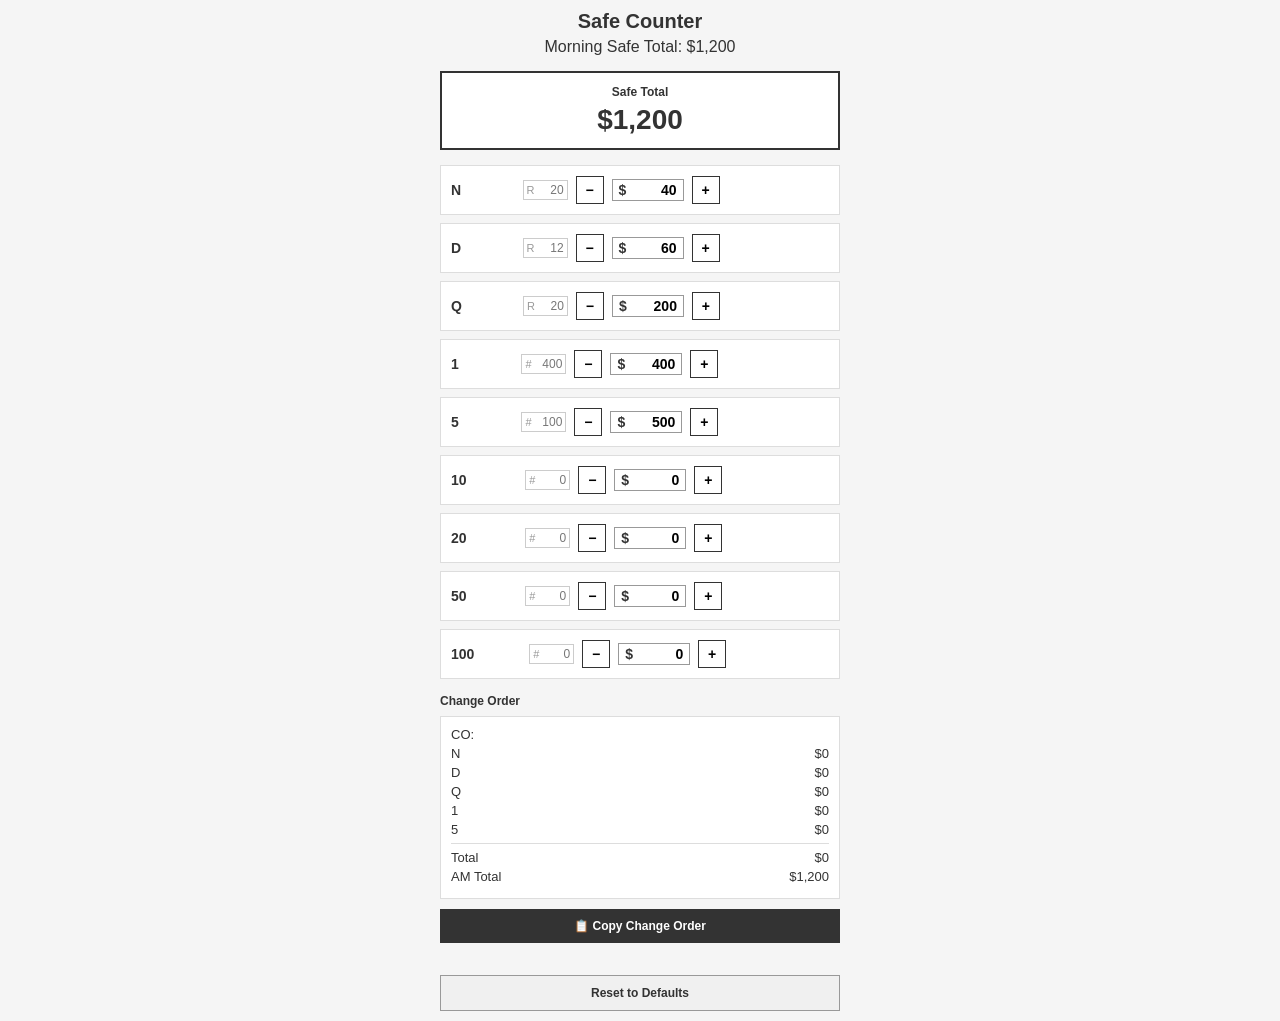
==== index.html @ 61dae785 "commit 3" ====
<!DOCTYPE html>
<html lang="en">
<head>
    <meta charset="UTF-8">
    <meta name="viewport" content="width=device-width, initial-scale=1.0">
    <meta name="description" content="Track and manage your safe's cash denominations">
    <meta name="theme-color" content="#333333">
    <meta name="apple-mobile-web-app-capable" content="yes">
    <meta name="apple-mobile-web-app-status-bar-style" content="black-translucent">
    <meta name="apple-mobile-web-app-title" content="Safe Counter">
    <link rel="manifest" href="./manifest.json">
    <link rel="apple-touch-icon" href="./icon-192.png">
    <title>Safe Counter</title>
    <style>
        * { margin: 0; padding: 0; box-sizing: border-box; }
        body { font-family: Arial, sans-serif; background: #f5f5f5; color: #333; padding: 10px; }
        .container { max-width: 400px; margin: 0 auto; }
        .header { text-align: center; margin-bottom: 15px; }
        .header h1 { font-size: 20px; margin-bottom: 5px; }
        .safe-total-box { background: #fff; border: 2px solid #333; padding: 12px; margin-bottom: 15px; text-align: center; }
        .safe-total-label { font-size: 12px; font-weight: bold; margin-bottom: 5px; }
        .safe-total-amount { font-size: 28px; font-weight: bold; font-variant-numeric: tabular-nums; }
        .denominations { margin-bottom: 15px; }
        .denom-item { background: #fff; border: 1px solid #ddd; padding: 10px; margin-bottom: 8px; display: flex; justify-content: space-between; align-items: center; }
        .denom-label { font-size: 14px; font-weight: bold; cursor: pointer; user-select: none; width: fit-content; }
        .denom-controls { display: flex; align-items: center; gap: 8px; }
        .denom-btn { background: #fff; border: 1px solid #333; width: 28px; height: 28px; font-size: 14px; font-weight: bold; cursor: pointer; display: flex; align-items: center; justify-content: center; flex-shrink: 0; }
        .denom-btn:active { background: #ddd; }
        .denom-input-wrap { display: flex; align-items: center; border: 1px solid #999; background: #fff; padding: 2px 6px; width: 72px; }
        .denom-count-wrap { display: flex; align-items: center; border: 1px solid #ccc; background: #fff; padding: 2px 3px; width: 45px; }
        .denom-dollar { font-size: 14px; font-weight: bold; color: #333; margin-right: 2px; user-select: none; }
        .denom-value { width: 100%; border: none; outline: none; font-size: 14px; font-weight: bold; font-variant-numeric: tabular-nums; text-align: right; background: transparent; -moz-appearance: textfield; }
        .denom-value::-webkit-outer-spin-button, .denom-value::-webkit-inner-spin-button { -webkit-appearance: none; margin: 0; }
        .denom-count { width: 100%; border: none; outline: none; font-size: 12px; font-weight: normal; font-variant-numeric: tabular-nums; text-align: right; background: transparent; -moz-appearance: textfield; color: #777; }
        .denom-count::-webkit-outer-spin-button, .denom-count::-webkit-inner-spin-button { -webkit-appearance: none; margin: 0; }
        .denom-count-label { font-size: 11px; color: #999; margin-right: 1px; user-select: none; }
        .denom-warning { font-size: 11px; color: #aaa; margin-left: 4px; user-select: none; cursor: help; position: relative; }
        .denom-tooltip { display: none; position: absolute; background: #999; color: white; padding: 5px 7px; border-radius: 3px; font-size: 10px; white-space: nowrap; z-index: 1000; bottom: 125%; left: 50%; transform: translateX(-50%); pointer-events: none; }
        .denom-tooltip::after { content: ''; position: absolute; top: 100%; left: 50%; transform: translateX(-50%); border: 4px solid transparent; border-top-color: #999; }
        .denom-warning.show-tooltip .denom-tooltip { display: block; }
        .denom-change { font-size: 14px; font-weight: bold; font-variant-numeric: tabular-nums; min-width: 40px; text-align: right; margin-left: 8px; }
        .change-order-section { margin-top: 15px; }
        .section-title { font-size: 12px; font-weight: bold; margin-bottom: 8px; }
        .change-order-box { background: #fff; border: 1px solid #ddd; padding: 10px; margin-bottom: 10px; font-size: 13px; }
        .co-line { display: flex; justify-content: space-between; margin-bottom: 4px; font-variant-numeric: tabular-nums; }
        .co-divider { height: 1px; background: #ddd; margin: 6px 0; }
        .copy-btn { width: 100%; background: #333; color: #fff; padding: 10px; border: none; font-size: 12px; font-weight: bold; cursor: pointer; margin-bottom: 8px; }
        .copy-btn:active { background: #555; }
        .copy-feedback { text-align: center; font-size: 12px; margin-bottom: 8px; min-height: 16px; opacity: 0; }
        .copy-feedback.show { opacity: 1; }
        .reset-btn { width: 100%; background: #f0f0f0; color: #333; padding: 10px; border: 1px solid #999; font-size: 12px; font-weight: bold; cursor: pointer; }
        .reset-btn:active { background: #ddd; }
        .modal-overlay { position: fixed; top: 0; left: 0; right: 0; bottom: 0; background: rgba(0, 0, 0, 0.5); z-index: 1001; }
        .custom-modal { position: fixed; top: 50%; left: 50%; transform: translate(-50%, -50%); background: #fff; border: 2px solid #333; padding: 20px; border-radius: 4px; z-index: 1002; min-width: 300px; box-shadow: 0 4px 12px rgba(0, 0, 0, 0.3); }
        .modal-title { font-size: 14px; font-weight: bold; margin-bottom: 15px; text-align: center; }
        .modal-input-row { margin-bottom: 15px; }
        .modal-input { width: 100%; padding: 8px; border: 1px solid #999; font-size: 14px; box-sizing: border-box; font-weight: bold; }
        .modal-input:focus { outline: none; border-color: #333; }
        .modal-buttons { display: flex; gap: 8px; justify-content: flex-end; }
        .modal-btn { padding: 8px 16px; border: 1px solid #999; background: #fff; cursor: pointer; font-size: 12px; font-weight: bold; }
        .modal-btn:active { background: #ddd; }
        .modal-btn-ok { background: #333; color: #fff; border-color: #333; }
        .modal-btn-ok:active { background: #555; }
    </style>
</head>
<body>
    <div class="container">
        <div class="header">
            <h1>Safe Counter</h1>
            <p>Morning Safe Total: $1,200</p>
        </div>
        <div class="safe-total-box">
            <div class="safe-total-label">Safe Total</div>
            <div class="safe-total-amount" id="safeTotal">$0</div>
        </div>
        <div class="denominations" id="denominationsGrid"></div>
        <div class="change-order-section">
            <h2 class="section-title">Change Order</h2>
            <div class="change-order-box">
                <div class="co-line"><span class="co-label">CO:</span></div>
                <div class="co-line"><span class="co-label">N</span><span class="co-value" id="coN">$0</span></div>
                <div class="co-line"><span class="co-label">D</span><span class="co-value" id="coD">$0</span></div>
                <div class="co-line"><span class="co-label">Q</span><span class="co-value" id="coQ">$0</span></div>
                <div class="co-line"><span class="co-label">1</span><span class="co-value" id="co1">$0</span></div>
                <div class="co-line"><span class="co-label">5</span><span class="co-value" id="co5">$0</span></div>
                <div class="co-divider"></div>
                <div class="co-line"><span class="co-label">Total</span><span class="co-total" id="coTotal">$0</span></div>
                <div class="co-line"><span class="co-label">AM Total</span><span class="co-amtotal" id="coAMTotal">$1,200</span></div>
            </div>
            <button class="copy-btn" id="copyBtn">📋 Copy Change Order</button>
            <div class="copy-feedback" id="copyFeedback">Copied to clipboard!</div>
            <button class="reset-btn" id="resetBtn">Reset to Defaults</button>
            <button class="reset-btn" id="resetOriginalBtn" style="display: none;">Back to Regular Safe Defaults</button>
        </div>
    </div>
    
    <div id="modalOverlay" class="modal-overlay" style="display: none;"></div>
    <div id="customModal" class="custom-modal" style="display: none;">
        <div class="modal-content">
            <div class="modal-title" id="modalTitle">Change Default</div>
            <div class="modal-input-row">
                <input type="number" id="modalInput" class="modal-input" min="0" placeholder="Enter amount">
            </div>
            <div class="modal-buttons">
                <button id="modalCancelBtn" class="modal-btn modal-btn-cancel">Cancel</button>
                <button id="modalOkBtn" class="modal-btn modal-btn-ok">OK</button>
            </div>
        </div>
    </div>

    <script>
        const ORIGINAL_DEFAULTS = {
            'N': { value: 40, increment: 2 },
            'D': { value: 60, increment: 5 },
            'Q': { value: 200, increment: 10 },
            '1': { value: 400, increment: 1 },
            '5': { value: 500, increment: 5 },
            '10': { value: 0, increment: 10 },
            '20': { value: 0, increment: 20 },
            '50': { value: 0, increment: 50 },
            '100': { value: 0, increment: 100 }
        };
        let DEFAULTS = JSON.parse(JSON.stringify(ORIGINAL_DEFAULTS));
        const DENOMINATION_VALUES = {
            'N': 2,      // $2 per nickel roll
            'D': 5,      // $5 per dime roll
            'Q': 10,     // $10 per quarter roll
            '1': 1,      // $1 per bill
            '5': 5,      // $5 per bill
            '10': 10,    // $10 per bill
            '20': 20,    // $20 per bill
            '50': 50,    // $50 per bill
            '100': 100   // $100 per bill
        };
        const DENOMINATION_ORDER = ['N', 'D', 'Q', '1', '5', '10', '20', '50', '100'];
        const CHANGE_ORDER_TYPES = ['N', 'D', 'Q', '1', '5'];
        const MORNING_TOTAL = 1200;
        const state = {};

        // Load custom defaults if they exist
        const savedDefaults = localStorage.getItem('safeCounterDefaults');
        if (savedDefaults) {
            try {
                const parsed = JSON.parse(savedDefaults);
                for (const key in DEFAULTS) {
                    if (parsed[key] !== undefined) {
                        DEFAULTS[key].value = parsed[key];
                    }
                }
            } catch (e) {}
        }

        const savedState = localStorage.getItem('safeCounterState');
        if (savedState) {
            try {
                const parsed = JSON.parse(savedState);
                for (const key in DEFAULTS) state[key] = parsed[key] !== undefined ? parsed[key] : DEFAULTS[key].value;
            } catch (e) {
                for (const key in DEFAULTS) state[key] = DEFAULTS[key].value;
            }
        } else {
            for (const key in DEFAULTS) state[key] = DEFAULTS[key].value;
        }

        function saveState() { localStorage.setItem('safeCounterState', JSON.stringify(state)); }
        
        function saveDefaults() { 
            const defaultsToSave = {};
            for (const key in DEFAULTS) defaultsToSave[key] = DEFAULTS[key].value;
            localStorage.setItem('safeCounterDefaults', JSON.stringify(defaultsToSave));
            updateResetButtonVisibility();
        }
        
        function updateResetButtonVisibility() {
            let hasChanges = false;
            for (const key in DEFAULTS) {
                if (DEFAULTS[key].value !== ORIGINAL_DEFAULTS[key].value) {
                    hasChanges = true;
                    break;
                }
            }
            document.getElementById('resetOriginalBtn').style.display = hasChanges ? 'block' : 'none';
        }

        function renderDenominations() {
            const grid = document.getElementById('denominationsGrid');
            grid.innerHTML = '';
            for (const key of DENOMINATION_ORDER) {
                const item = document.createElement('div');
                item.className = 'denom-item';

                const label = document.createElement('div');
                label.className = 'denom-label';
                label.textContent = key;
                label.addEventListener('click', () => {
                    const currentValue = DEFAULTS[key].value;
                    showCustomModal(`Enter new default for ${key}:`, currentValue, (newValue) => {
                        if (newValue !== null) {
                            if (!isNaN(newValue) && newValue >= 0) {
                                DEFAULTS[key].value = newValue;
                                saveDefaults();
                                updateAllCalculations();
                            } else {
                                alert('Please enter a valid number.');
                            }
                        }
                    });
                });

                const controls = document.createElement('div');
                controls.className = 'denom-controls';

                const minusBtn = document.createElement('button');
                minusBtn.className = 'denom-btn minus-btn';
                minusBtn.dataset.type = key;
                minusBtn.textContent = '−';

                const inputWrap = document.createElement('div');
                inputWrap.className = 'denom-input-wrap';

                const dollar = document.createElement('span');
                dollar.className = 'denom-dollar';
                dollar.textContent = '$';

                const input = document.createElement('input');
                input.className = 'denom-value';
                input.type = 'number';
                input.min = '0';
                input.dataset.type = key;
                input.value = state[key];

                inputWrap.appendChild(dollar);
                inputWrap.appendChild(input);

                const countWrap = document.createElement('div');
                countWrap.className = 'denom-count-wrap';

                const countLabel = document.createElement('span');
                countLabel.className = 'denom-count-label';
                countLabel.textContent = key.length === 1 && key !== '1' && key !== '5' ? 'R' : '#';

                const countInput = document.createElement('input');
                countInput.className = 'denom-count';
                countInput.type = 'number';
                countInput.min = '0';
                countInput.step = '1';
                countInput.dataset.type = key;
                countInput.value = Math.round(state[key] / DENOMINATION_VALUES[key]);

                countWrap.appendChild(countLabel);
                countWrap.appendChild(countInput);

                const plusBtn = document.createElement('button');
                plusBtn.className = 'denom-btn plus-btn';
                plusBtn.dataset.type = key;
                plusBtn.textContent = '+';

                controls.appendChild(countWrap);
                controls.appendChild(minusBtn);
                controls.appendChild(inputWrap);
                controls.appendChild(plusBtn);
                item.appendChild(label);
                item.appendChild(controls);
                
                const warning = document.createElement('div');
                warning.className = 'denom-warning';
                warning.dataset.type = key;
                warning.textContent = '⚠';
                warning.style.display = 'none';
                
                const tooltip = document.createElement('div');
                tooltip.className = 'denom-tooltip';
                warning.appendChild(tooltip);
                
                item.appendChild(warning);
                
                const change = document.createElement('div');
                change.className = 'denom-change';
                change.dataset.type = key;
                item.appendChild(change);
                
                grid.appendChild(item);
            }
        }

        function attachEventListeners() {
            document.querySelectorAll('.plus-btn').forEach(btn => {
                btn.addEventListener('click', (e) => {
                    const type = e.target.dataset.type;
                    state[type] += DEFAULTS[type].increment;
                    saveState();
                    updateAllCalculations();
                });
            });
            document.querySelectorAll('.minus-btn').forEach(btn => {
                btn.addEventListener('click', (e) => {
                    const type = e.target.dataset.type;
                    state[type] = Math.max(0, state[type] - DEFAULTS[type].increment);
                    saveState();
                    updateAllCalculations();
                });
            });
            document.querySelectorAll('.denom-value').forEach(input => {
                input.addEventListener('focus', () => input.select());
                input.addEventListener('input', (e) => {
                    const type = e.target.dataset.type;
                    const val = parseInt(e.target.value, 10);
                    state[type] = isNaN(val) || val < 0 ? 0 : val;
                    saveState();
                    updateAllCalculations();
                });
                input.addEventListener('keydown', (e) => { if (e.key === 'Enter') e.target.blur(); });
            });
            document.querySelectorAll('.denom-count').forEach(input => {
                input.addEventListener('focus', () => input.select());
                input.addEventListener('input', (e) => {
                    const type = e.target.dataset.type;
                    const count = parseInt(e.target.value, 10);
                    state[type] = (isNaN(count) || count < 0 ? 0 : count) * DENOMINATION_VALUES[type];
                    saveState();
                    updateAllCalculations();
                });
                input.addEventListener('keydown', (e) => { if (e.key === 'Enter') e.target.blur(); });
            });
            document.querySelectorAll('.denom-warning').forEach(warning => {
                warning.addEventListener('click', () => {
                    warning.classList.toggle('show-tooltip');
                });
                warning.addEventListener('mouseenter', () => {
                    warning.classList.add('show-tooltip');
                });
                warning.addEventListener('mouseleave', () => {
                    warning.classList.remove('show-tooltip');
                });
            });
            document.getElementById('copyBtn').addEventListener('click', copyChangeOrder);
            document.getElementById('resetBtn').addEventListener('click', resetToDefaults);
            document.getElementById('resetOriginalBtn').addEventListener('click', resetToOriginalDefaults);
        }

        function updateAllCalculations() {
            updateSafeTotal();
            updateChangeOrder();
            updateDenominationDisplays();
        }

        function updateSafeTotal() {
            const total = Object.values(state).reduce((sum, val) => sum + val, 0);
            document.getElementById('safeTotal').textContent = '$' + total.toLocaleString();
        }

        function updateDenominationDisplays() {
            for (const key in DEFAULTS) {
                const input = document.querySelector('.denom-value[data-type="' + key + '"]');
                const countInput = document.querySelector('.denom-count[data-type="' + key + '"]');
                const warning = document.querySelector('.denom-warning[data-type="' + key + '"]');
                const tooltip = warning ? warning.querySelector('.denom-tooltip') : null;
                const change = document.querySelector('.denom-change[data-type="' + key + '"]');
                
                if (input && document.activeElement !== input) input.value = state[key];
                if (countInput && document.activeElement !== countInput) {
                    const count = Math.round(state[key] / DENOMINATION_VALUES[key]);
                    countInput.value = count;
                }
                if (warning) {
                    const isIllegal = state[key] > 0 && state[key] % DENOMINATION_VALUES[key] !== 0;
                    warning.style.display = isIllegal ? 'block' : 'none';
                    if (isIllegal && tooltip) {
                        tooltip.textContent = 'Amount doesn\'t divide evenly';
                    }
                }
                if (change) {
                    const diff = state[key] - DEFAULTS[key].value;
                    if (diff > 0) {
                        change.textContent = '+$' + diff;
                        change.style.color = '#5cb85c';
                    } else if (diff < 0) {
                        change.textContent = '−$' + Math.abs(diff);
                        change.style.color = '#d9534f';
                    } else {
                        change.textContent = '';
                    }
                }
            }
        }

        function updateChangeOrder() {
            const co = {};
            let coTotal = 0;
            for (const type of CHANGE_ORDER_TYPES) {
                const needed = Math.max(0, DEFAULTS[type].value - state[type]);
                co[type] = needed;
                coTotal += needed;
            }
            document.getElementById('coN').textContent = '$' + co.N;
            document.getElementById('coD').textContent = '$' + co.D;
            document.getElementById('coQ').textContent = '$' + co.Q;
            document.getElementById('co1').textContent = '$' + co['1'];
            document.getElementById('co5').textContent = '$' + co['5'];
            document.getElementById('coTotal').textContent = '$' + coTotal;
            const amTotal = MORNING_TOTAL - coTotal;
            document.getElementById('coAMTotal').textContent = '$' + amTotal.toLocaleString();
        }

        function fallbackCopy(text, callback) {
            const ta = document.createElement('textarea');
            ta.value = text;
            ta.style.position = 'fixed';
            ta.style.opacity = '0';
            document.body.appendChild(ta);
            ta.focus();
            ta.select();
            try { document.execCommand('copy'); callback(); } catch (e) {}
            document.body.removeChild(ta);
        }

        function copyChangeOrder() {
            const co = {};
            let coTotal = 0;
            for (const type of CHANGE_ORDER_TYPES) {
                const needed = Math.max(0, DEFAULTS[type].value - state[type]);
                co[type] = needed;
                coTotal += needed;
            }
            const amTotal = MORNING_TOTAL - coTotal;
            const text = [
                'CO:',
                'N - $' + co.N,
                'D - $' + co.D,
                'Q - $' + co.Q,
                '1 - $' + co['1'],
                '5 - $' + co['5'],
                'Total: $' + coTotal.toLocaleString(),
                'AM Total: $' + amTotal.toLocaleString()
            ].join('\n');

            const showFeedback = () => {
                const feedback = document.getElementById('copyFeedback');
                feedback.classList.add('show');
                setTimeout(() => feedback.classList.remove('show'), 2000);
            };
            if (navigator.clipboard && navigator.clipboard.writeText) {
                navigator.clipboard.writeText(text).then(showFeedback).catch(() => fallbackCopy(text, showFeedback));
            } else {
                fallbackCopy(text, showFeedback);
            }
        }

        function resetToDefaults() {
            for (const key in DEFAULTS) state[key] = DEFAULTS[key].value;
            saveState();
            updateAllCalculations();
        }
        
        function showCustomModal(title, currentValue, callback) {
            document.getElementById('modalTitle').textContent = title;
            const input = document.getElementById('modalInput');
            input.value = currentValue;
            
            document.getElementById('modalOverlay').style.display = 'block';
            document.getElementById('customModal').style.display = 'block';
            
            input.focus();
            input.select();
            
            const handleOk = () => {
                const newValue = parseInt(input.value, 10);
                cleanup();
                callback(newValue);
            };
            
            const handleCancel = () => {
                cleanup();
                callback(null);
            };
            
            const handleKeyDown = (e) => {
                if (e.key === 'Enter') handleOk();
                if (e.key === 'Escape') handleCancel();
            };
            
            const cleanup = () => {
                document.getElementById('modalOverlay').style.display = 'none';
                document.getElementById('customModal').style.display = 'none';
                document.getElementById('modalOkBtn').removeEventListener('click', handleOk);
                document.getElementById('modalCancelBtn').removeEventListener('click', handleCancel);
                input.removeEventListener('keydown', handleKeyDown);
            };
            
            document.getElementById('modalOkBtn').addEventListener('click', handleOk);
            document.getElementById('modalCancelBtn').addEventListener('click', handleCancel);
            input.addEventListener('keydown', handleKeyDown);
        }
        
        function resetToOriginalDefaults() {
            for (const key in DEFAULTS) DEFAULTS[key].value = ORIGINAL_DEFAULTS[key].value;
            saveDefaults();
            for (const key in DEFAULTS) state[key] = DEFAULTS[key].value;
            saveState();
            renderDenominations();
            attachEventListeners();
            updateAllCalculations();
        }

        renderDenominations();
        attachEventListeners();
        updateAllCalculations();
        updateResetButtonVisibility();
        
        document.addEventListener('click', (e) => {
            if (!e.target.closest('.denom-warning')) {
                document.querySelectorAll('.denom-warning.show-tooltip').forEach(warning => {
                    warning.classList.remove('show-tooltip');
                });
            }
        });
        
        // Register service worker for PWA functionality
        if ('serviceWorker' in navigator) {
            navigator.serviceWorker.register('./sw.js').catch(err => {
                console.log('Service Worker registration failed:', err);
            });
        }
    </script>
</body>
</html>
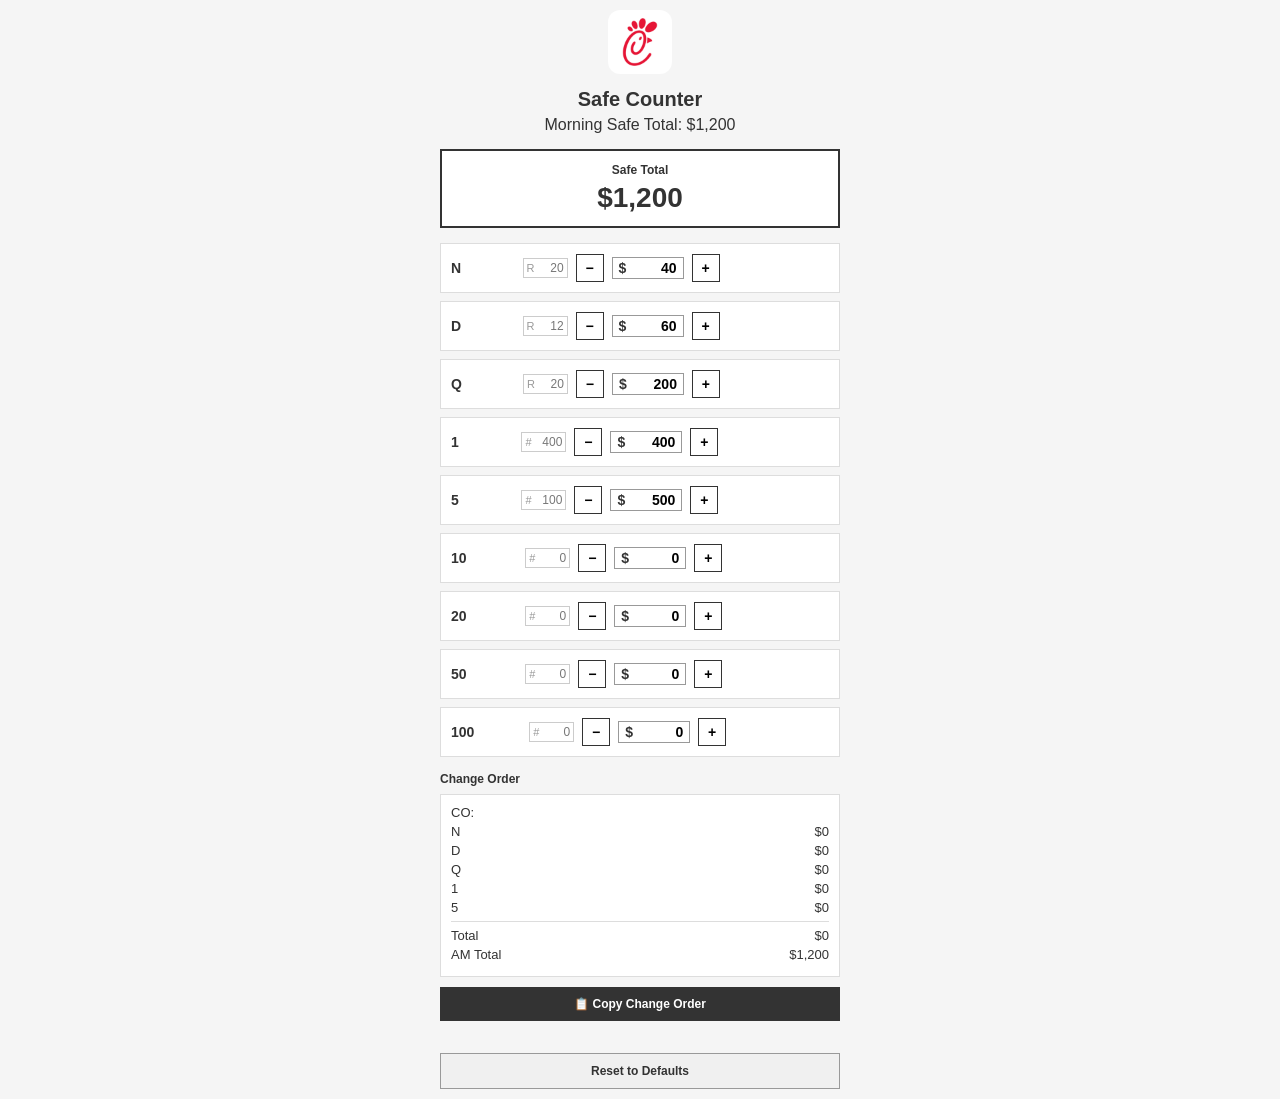
==== commit 48a5b4e3: "commit 4" ====
--- a/index.html
+++ b/index.html
@@ -10,6 +10,8 @@
     <meta name="apple-mobile-web-app-title" content="Safe Counter">
     <link rel="manifest" href="./manifest.json">
     <link rel="apple-touch-icon" href="./icon-192.png">
+    <link rel="icon" type="image/png" href="./icon.png" sizes="512x512">
+    <link rel="icon" type="image/png" href="./icon-192.png" sizes="192x192">
     <title>Safe Counter</title>
     <style>
         * { margin: 0; padding: 0; box-sizing: border-box; }
@@ -17,6 +19,7 @@
         .container { max-width: 400px; margin: 0 auto; }
         .header { text-align: center; margin-bottom: 15px; }
         .header h1 { font-size: 20px; margin-bottom: 5px; }
+        .header-icon { width: 64px; height: 64px; margin-bottom: 10px; border-radius: 12px; }
         .safe-total-box { background: #fff; border: 2px solid #333; padding: 12px; margin-bottom: 15px; text-align: center; }
         .safe-total-label { font-size: 12px; font-weight: bold; margin-bottom: 5px; }
         .safe-total-amount { font-size: 28px; font-weight: bold; font-variant-numeric: tabular-nums; }
@@ -66,6 +69,7 @@
 <body>
     <div class="container">
         <div class="header">
+            <img src="./icon-192.png" alt="Safe Counter" class="header-icon">
             <h1>Safe Counter</h1>
             <p>Morning Safe Total: $1,200</p>
         </div>
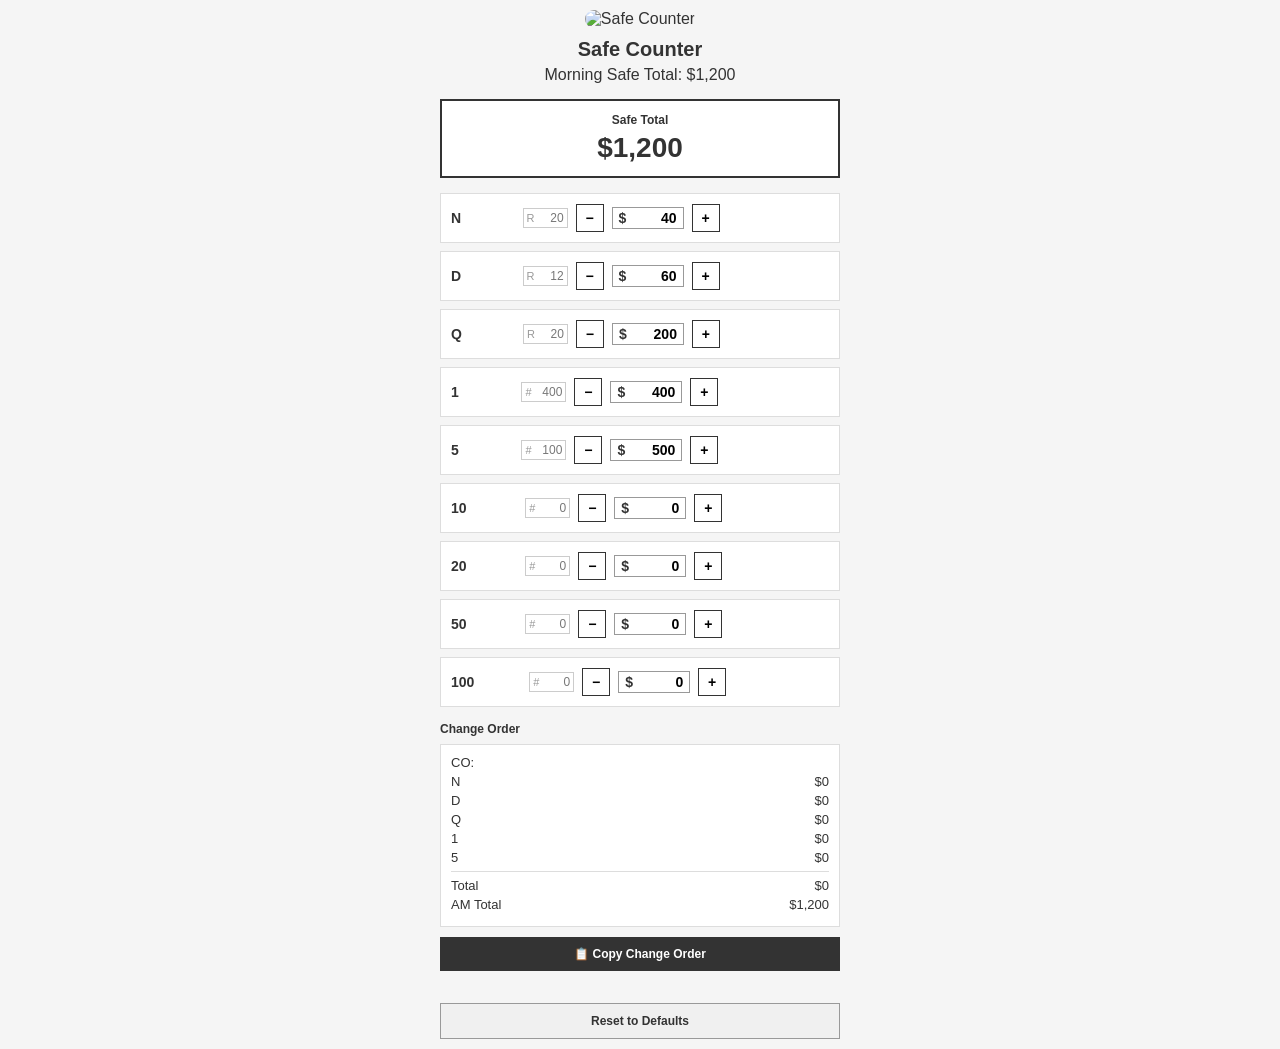
==== commit 0d97e067: "Add functioning PWA" ====
--- a/index.html
+++ b/index.html
@@ -8,10 +8,11 @@
     <meta name="apple-mobile-web-app-capable" content="yes">
     <meta name="apple-mobile-web-app-status-bar-style" content="black-translucent">
     <meta name="apple-mobile-web-app-title" content="Safe Counter">
-    <link rel="manifest" href="./manifest.json">
-    <link rel="apple-touch-icon" href="./icon-192.png">
-    <link rel="icon" type="image/png" href="./icon.png" sizes="512x512">
-    <link rel="icon" type="image/png" href="./icon-192.png" sizes="192x192">
+    <link rel="manifest" href="/safecounter.github.oi/manifest.json">
+    <link rel="apple-touch-icon" href="/safecounter.github.oi/icon-192.png">
+    <link rel="icon" type="image/png" href="/safecounter.github.oi/icon.png" sizes="512x512">
+    <link rel="icon" type="image/png" href="/safecounter.github.oi/icon-192.png" sizes="192x192">
+    <link rel="shortcut icon" href="/safecounter.github.oi/icon-192.png">
     <title>Safe Counter</title>
     <style>
         * { margin: 0; padding: 0; box-sizing: border-box; }
@@ -69,7 +70,7 @@
 <body>
     <div class="container">
         <div class="header">
-            <img src="./icon-192.png" alt="Safe Counter" class="header-icon">
+            <img src="/safecounter.github.oi/icon-192.png" alt="Safe Counter" class="header-icon">
             <h1>Safe Counter</h1>
             <p>Morning Safe Total: $1,200</p>
         </div>
@@ -521,7 +522,7 @@
         
         // Register service worker for PWA functionality
         if ('serviceWorker' in navigator) {
-            navigator.serviceWorker.register('./sw.js').catch(err => {
+            navigator.serviceWorker.register('/safecounter.github.oi/sw.js').catch(err => {
                 console.log('Service Worker registration failed:', err);
             });
         }
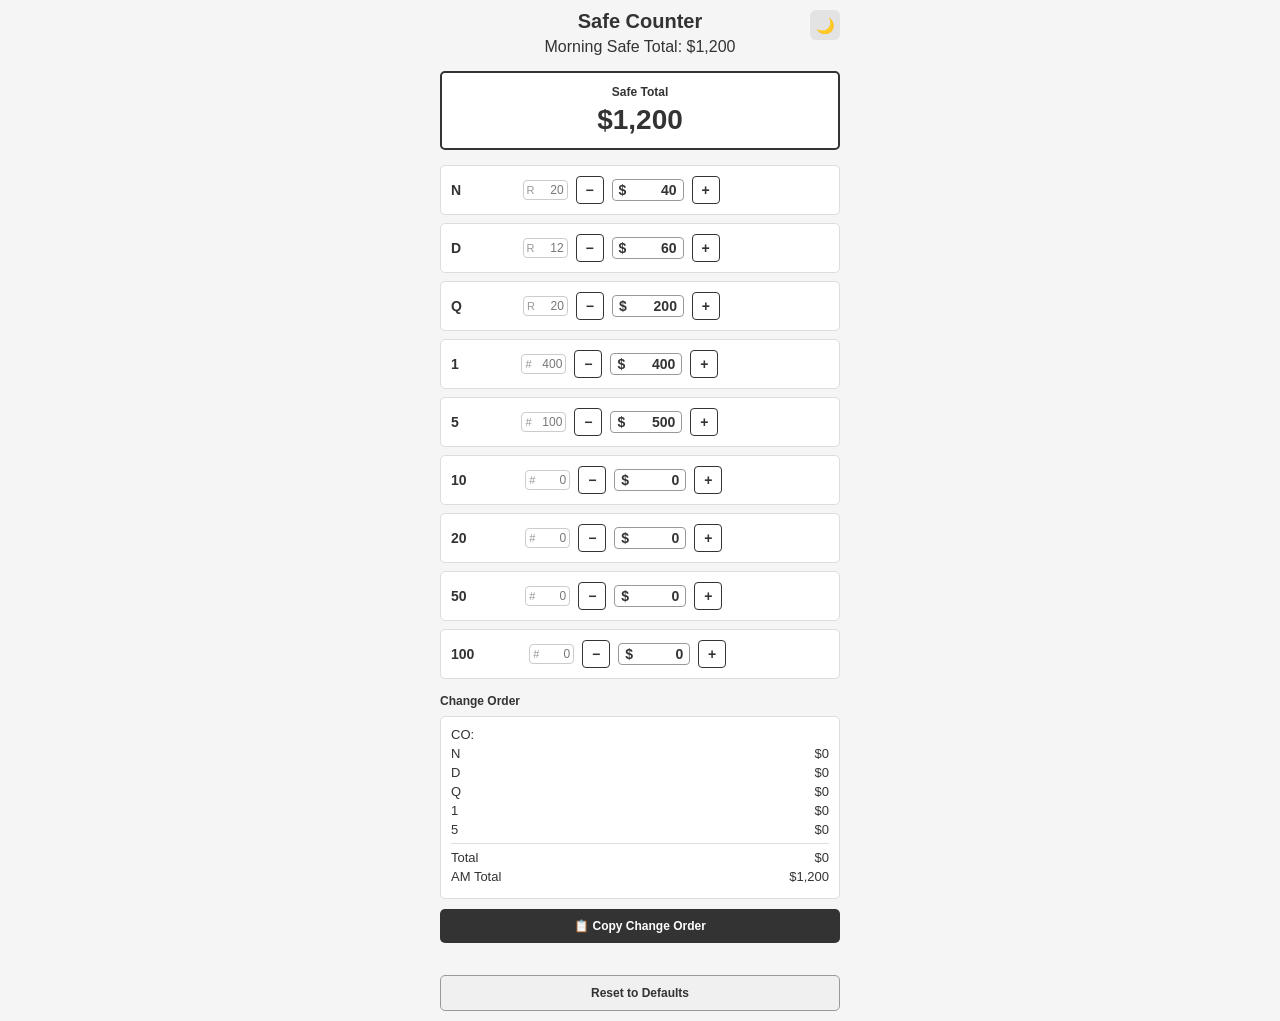
==== commit bb29eacc: "Add dark theme and round edges" ====
--- a/index.html
+++ b/index.html
@@ -16,61 +16,127 @@
     <title>Safe Counter</title>
     <style>
         * { margin: 0; padding: 0; box-sizing: border-box; }
-        body { font-family: Arial, sans-serif; background: #f5f5f5; color: #333; padding: 10px; }
+
+        /* Light theme (default) */
+        :root {
+            --bg: #f5f5f5;
+            --surface: #ffffff;
+            --border: #ddd;
+            --border-strong: #333;
+            --text: #333;
+            --text-muted: #777;
+            --text-faint: #999;
+            --btn-bg: #ffffff;
+            --btn-active: #ddd;
+            --input-border: #999;
+            --input-border-light: #ccc;
+            --copy-btn-bg: #333;
+            --copy-btn-active: #555;
+            --reset-btn-bg: #f0f0f0;
+            --co-divider: #ddd;
+            --toggle-bg: rgba(0,0,0,0.07);
+            --toggle-hover: rgba(0,0,0,0.13);
+            --toggle-color: #555;
+        }
+
+        /* Dark theme */
+        body.dark {
+            --bg: #1a1a1a;
+            --surface: #252525;
+            --border: #3a3a3a;
+            --border-strong: #888;
+            --text: #e0e0e0;
+            --text-muted: #999;
+            --text-faint: #666;
+            --btn-bg: #2e2e2e;
+            --btn-active: #444;
+            --input-border: #555;
+            --input-border-light: #444;
+            --copy-btn-bg: #444;
+            --copy-btn-active: #555;
+            --reset-btn-bg: #2e2e2e;
+            --co-divider: #3a3a3a;
+            --toggle-bg: rgba(255,255,255,0.08);
+            --toggle-hover: rgba(255,255,255,0.15);
+            --toggle-color: #aaa;
+        }
+
+        body { font-family: Arial, sans-serif; background: var(--bg); color: var(--text); padding: 10px; transition: background 0.2s, color 0.2s; }
         .container { max-width: 400px; margin: 0 auto; }
-        .header { text-align: center; margin-bottom: 15px; }
+
+        /* Header with theme toggle */
+        .header { text-align: center; margin-bottom: 15px; position: relative; }
         .header h1 { font-size: 20px; margin-bottom: 5px; }
-        .header-icon { width: 64px; height: 64px; margin-bottom: 10px; border-radius: 12px; }
-        .safe-total-box { background: #fff; border: 2px solid #333; padding: 12px; margin-bottom: 15px; text-align: center; }
+        .theme-toggle {
+            position: absolute;
+            top: 0;
+            right: 0;
+            background: var(--toggle-bg);
+            border: none;
+            color: var(--toggle-color);
+            font-size: 15px;
+            width: 30px;
+            height: 30px;
+            border-radius: 6px;
+            cursor: pointer;
+            display: flex;
+            align-items: center;
+            justify-content: center;
+            transition: background 0.15s;
+            line-height: 1;
+        }
+        .theme-toggle:hover { background: var(--toggle-hover); }
+
+        .safe-total-box { background: var(--surface); border: 2px solid var(--border-strong); padding: 12px; margin-bottom: 15px; text-align: center; border-radius: 5px; }
         .safe-total-label { font-size: 12px; font-weight: bold; margin-bottom: 5px; }
         .safe-total-amount { font-size: 28px; font-weight: bold; font-variant-numeric: tabular-nums; }
         .denominations { margin-bottom: 15px; }
-        .denom-item { background: #fff; border: 1px solid #ddd; padding: 10px; margin-bottom: 8px; display: flex; justify-content: space-between; align-items: center; }
+        .denom-item { background: var(--surface); border: 1px solid var(--border); padding: 10px; margin-bottom: 8px; display: flex; justify-content: space-between; align-items: center; border-radius: 5px; }
         .denom-label { font-size: 14px; font-weight: bold; cursor: pointer; user-select: none; width: fit-content; }
         .denom-controls { display: flex; align-items: center; gap: 8px; }
-        .denom-btn { background: #fff; border: 1px solid #333; width: 28px; height: 28px; font-size: 14px; font-weight: bold; cursor: pointer; display: flex; align-items: center; justify-content: center; flex-shrink: 0; }
-        .denom-btn:active { background: #ddd; }
-        .denom-input-wrap { display: flex; align-items: center; border: 1px solid #999; background: #fff; padding: 2px 6px; width: 72px; }
-        .denom-count-wrap { display: flex; align-items: center; border: 1px solid #ccc; background: #fff; padding: 2px 3px; width: 45px; }
-        .denom-dollar { font-size: 14px; font-weight: bold; color: #333; margin-right: 2px; user-select: none; }
-        .denom-value { width: 100%; border: none; outline: none; font-size: 14px; font-weight: bold; font-variant-numeric: tabular-nums; text-align: right; background: transparent; -moz-appearance: textfield; }
+        .denom-btn { background: var(--btn-bg); border: 1px solid var(--border-strong); color: var(--text); width: 28px; height: 28px; font-size: 14px; font-weight: bold; cursor: pointer; display: flex; align-items: center; justify-content: center; flex-shrink: 0; border-radius: 4px; }
+        .denom-btn:active { background: var(--btn-active); }
+        .denom-input-wrap { display: flex; align-items: center; border: 1px solid var(--input-border); background: var(--surface); padding: 2px 6px; width: 72px; border-radius: 4px; }
+        .denom-count-wrap { display: flex; align-items: center; border: 1px solid var(--input-border-light); background: var(--surface); padding: 2px 3px; width: 45px; border-radius: 4px; }
+        .denom-dollar { font-size: 14px; font-weight: bold; color: var(--text); margin-right: 2px; user-select: none; }
+        .denom-value { width: 100%; border: none; outline: none; font-size: 14px; font-weight: bold; font-variant-numeric: tabular-nums; text-align: right; background: transparent; color: var(--text); -moz-appearance: textfield; }
         .denom-value::-webkit-outer-spin-button, .denom-value::-webkit-inner-spin-button { -webkit-appearance: none; margin: 0; }
-        .denom-count { width: 100%; border: none; outline: none; font-size: 12px; font-weight: normal; font-variant-numeric: tabular-nums; text-align: right; background: transparent; -moz-appearance: textfield; color: #777; }
+        .denom-count { width: 100%; border: none; outline: none; font-size: 12px; font-weight: normal; font-variant-numeric: tabular-nums; text-align: right; background: transparent; -moz-appearance: textfield; color: var(--text-muted); }
         .denom-count::-webkit-outer-spin-button, .denom-count::-webkit-inner-spin-button { -webkit-appearance: none; margin: 0; }
-        .denom-count-label { font-size: 11px; color: #999; margin-right: 1px; user-select: none; }
-        .denom-warning { font-size: 11px; color: #aaa; margin-left: 4px; user-select: none; cursor: help; position: relative; }
-        .denom-tooltip { display: none; position: absolute; background: #999; color: white; padding: 5px 7px; border-radius: 3px; font-size: 10px; white-space: nowrap; z-index: 1000; bottom: 125%; left: 50%; transform: translateX(-50%); pointer-events: none; }
-        .denom-tooltip::after { content: ''; position: absolute; top: 100%; left: 50%; transform: translateX(-50%); border: 4px solid transparent; border-top-color: #999; }
+        .denom-count-label { font-size: 11px; color: var(--text-faint); margin-right: 1px; user-select: none; }
+        .denom-warning { font-size: 11px; color: var(--text-faint); margin-left: 4px; user-select: none; cursor: help; position: relative; }
+        .denom-tooltip { display: none; position: absolute; background: #666; color: white; padding: 5px 7px; border-radius: 4px; font-size: 10px; white-space: nowrap; z-index: 1000; bottom: 125%; left: 50%; transform: translateX(-50%); pointer-events: none; }
+        .denom-tooltip::after { content: ''; position: absolute; top: 100%; left: 50%; transform: translateX(-50%); border: 4px solid transparent; border-top-color: #666; }
         .denom-warning.show-tooltip .denom-tooltip { display: block; }
         .denom-change { font-size: 14px; font-weight: bold; font-variant-numeric: tabular-nums; min-width: 40px; text-align: right; margin-left: 8px; }
         .change-order-section { margin-top: 15px; }
         .section-title { font-size: 12px; font-weight: bold; margin-bottom: 8px; }
-        .change-order-box { background: #fff; border: 1px solid #ddd; padding: 10px; margin-bottom: 10px; font-size: 13px; }
+        .change-order-box { background: var(--surface); border: 1px solid var(--border); padding: 10px; margin-bottom: 10px; font-size: 13px; border-radius: 5px; }
         .co-line { display: flex; justify-content: space-between; margin-bottom: 4px; font-variant-numeric: tabular-nums; }
-        .co-divider { height: 1px; background: #ddd; margin: 6px 0; }
-        .copy-btn { width: 100%; background: #333; color: #fff; padding: 10px; border: none; font-size: 12px; font-weight: bold; cursor: pointer; margin-bottom: 8px; }
-        .copy-btn:active { background: #555; }
+        .co-divider { height: 1px; background: var(--co-divider); margin: 6px 0; }
+        .copy-btn { width: 100%; background: var(--copy-btn-bg); color: #fff; padding: 10px; border: none; font-size: 12px; font-weight: bold; cursor: pointer; margin-bottom: 8px; border-radius: 5px; }
+        .copy-btn:active { background: var(--copy-btn-active); }
         .copy-feedback { text-align: center; font-size: 12px; margin-bottom: 8px; min-height: 16px; opacity: 0; }
         .copy-feedback.show { opacity: 1; }
-        .reset-btn { width: 100%; background: #f0f0f0; color: #333; padding: 10px; border: 1px solid #999; font-size: 12px; font-weight: bold; cursor: pointer; }
-        .reset-btn:active { background: #ddd; }
+        .reset-btn { width: 100%; background: var(--reset-btn-bg); color: var(--text); padding: 10px; border: 1px solid var(--input-border); font-size: 12px; font-weight: bold; cursor: pointer; border-radius: 5px; }
+        .reset-btn:active { background: var(--btn-active); }
         .modal-overlay { position: fixed; top: 0; left: 0; right: 0; bottom: 0; background: rgba(0, 0, 0, 0.5); z-index: 1001; }
-        .custom-modal { position: fixed; top: 50%; left: 50%; transform: translate(-50%, -50%); background: #fff; border: 2px solid #333; padding: 20px; border-radius: 4px; z-index: 1002; min-width: 300px; box-shadow: 0 4px 12px rgba(0, 0, 0, 0.3); }
+        .custom-modal { position: fixed; top: 50%; left: 50%; transform: translate(-50%, -50%); background: var(--surface); border: 2px solid var(--border-strong); padding: 20px; border-radius: 6px; z-index: 1002; min-width: 300px; box-shadow: 0 4px 12px rgba(0, 0, 0, 0.4); }
         .modal-title { font-size: 14px; font-weight: bold; margin-bottom: 15px; text-align: center; }
         .modal-input-row { margin-bottom: 15px; }
-        .modal-input { width: 100%; padding: 8px; border: 1px solid #999; font-size: 14px; box-sizing: border-box; font-weight: bold; }
-        .modal-input:focus { outline: none; border-color: #333; }
+        .modal-input { width: 100%; padding: 8px; border: 1px solid var(--input-border); background: var(--btn-bg); color: var(--text); font-size: 14px; box-sizing: border-box; font-weight: bold; border-radius: 4px; }
+        .modal-input:focus { outline: none; border-color: var(--border-strong); }
         .modal-buttons { display: flex; gap: 8px; justify-content: flex-end; }
-        .modal-btn { padding: 8px 16px; border: 1px solid #999; background: #fff; cursor: pointer; font-size: 12px; font-weight: bold; }
-        .modal-btn:active { background: #ddd; }
-        .modal-btn-ok { background: #333; color: #fff; border-color: #333; }
-        .modal-btn-ok:active { background: #555; }
+        .modal-btn { padding: 8px 16px; border: 1px solid var(--input-border); background: var(--btn-bg); color: var(--text); cursor: pointer; font-size: 12px; font-weight: bold; border-radius: 4px; }
+        .modal-btn:active { background: var(--btn-active); }
+        .modal-btn-ok { background: var(--copy-btn-bg); color: #fff; border-color: var(--copy-btn-bg); }
+        .modal-btn-ok:active { background: var(--copy-btn-active); }
     </style>
 </head>
 <body>
     <div class="container">
         <div class="header">
-            <img src="/safecounter.github.oi/icon-192.png" alt="Safe Counter" class="header-icon">
+            <button class="theme-toggle" id="themeToggle" title="Toggle dark mode">🌙</button>
             <h1>Safe Counter</h1>
             <p>Morning Safe Total: $1,200</p>
         </div>
@@ -95,7 +161,7 @@
             <button class="copy-btn" id="copyBtn">📋 Copy Change Order</button>
             <div class="copy-feedback" id="copyFeedback">Copied to clipboard!</div>
             <button class="reset-btn" id="resetBtn">Reset to Defaults</button>
-            <button class="reset-btn" id="resetOriginalBtn" style="display: none;">Back to Regular Safe Defaults</button>
+            <button class="reset-btn" id="resetOriginalBtn" style="display: none; margin-top: 8px;">Back to Regular Safe Defaults</button>
         </div>
     </div>
     
@@ -520,6 +586,19 @@
             }
         });
         
+        // Dark mode toggle
+        const themeToggle = document.getElementById('themeToggle');
+        const savedTheme = localStorage.getItem('safeCounterTheme');
+        if (savedTheme === 'dark') {
+            document.body.classList.add('dark');
+            themeToggle.textContent = '☀️';
+        }
+        themeToggle.addEventListener('click', () => {
+            const isDark = document.body.classList.toggle('dark');
+            themeToggle.textContent = isDark ? '☀️' : '🌙';
+            localStorage.setItem('safeCounterTheme', isDark ? 'dark' : 'light');
+        });
+
         // Register service worker for PWA functionality
         if ('serviceWorker' in navigator) {
             navigator.serviceWorker.register('/safecounter.github.oi/sw.js').catch(err => {
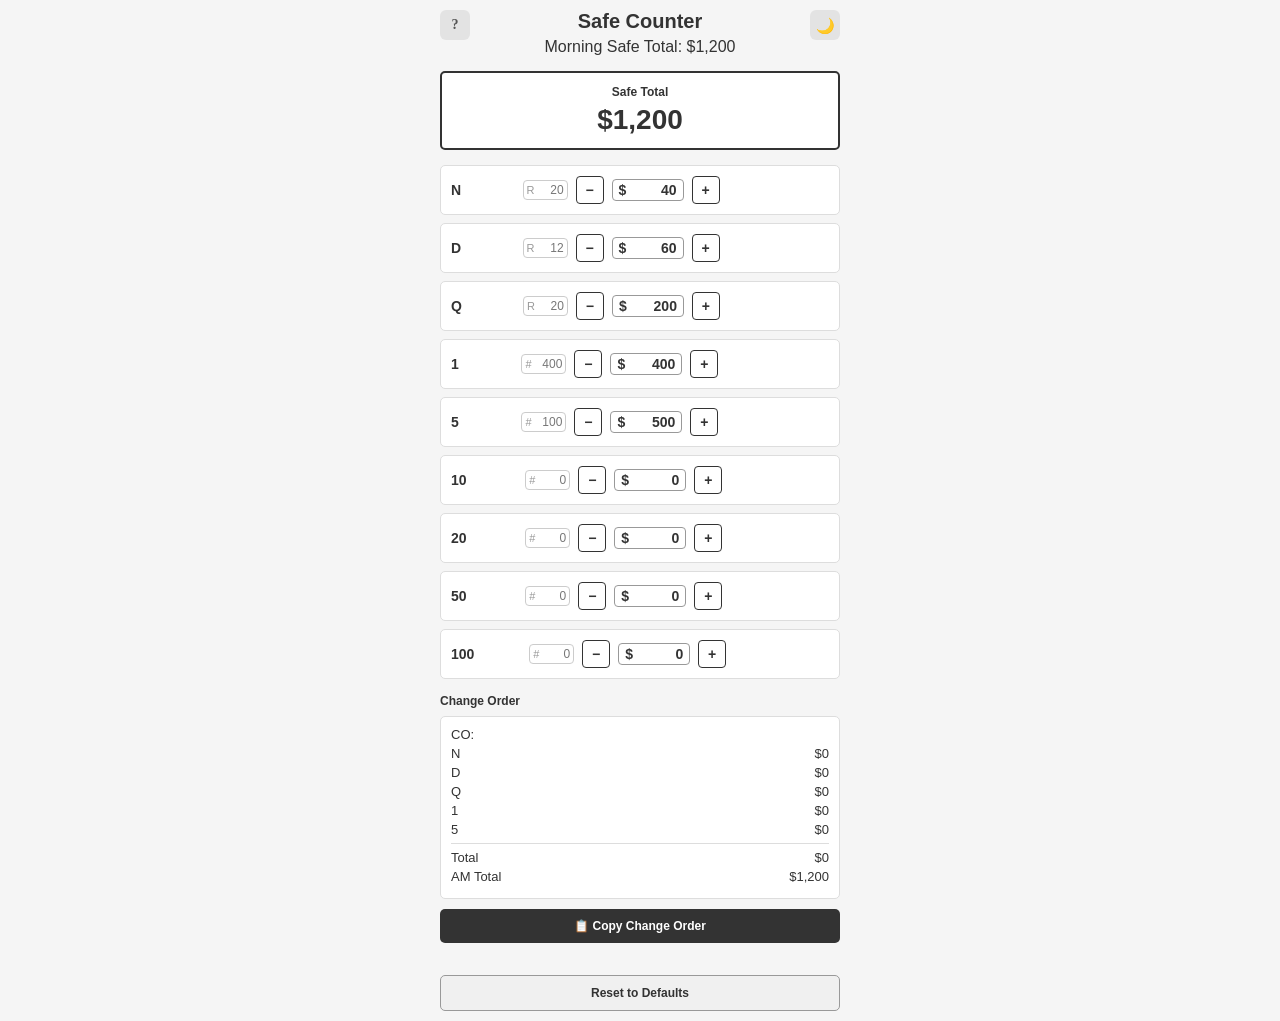
==== commit 00d7ab73: "Add tutorial" ====
--- a/index.html
+++ b/index.html
@@ -131,11 +131,97 @@
         .modal-btn:active { background: var(--btn-active); }
         .modal-btn-ok { background: var(--copy-btn-bg); color: #fff; border-color: var(--copy-btn-bg); }
         .modal-btn-ok:active { background: var(--copy-btn-active); }
+
+        /* ── Tutorial ── */
+        .help-btn {
+            position: absolute;
+            top: 0;
+            left: 0;
+            background: var(--toggle-bg);
+            border: none;
+            color: var(--toggle-color);
+            font-size: 14px;
+            font-weight: bold;
+            width: 30px;
+            height: 30px;
+            border-radius: 6px;
+            cursor: pointer;
+            display: flex;
+            align-items: center;
+            justify-content: center;
+            transition: background 0.15s;
+            font-family: Georgia, serif;
+        }
+        .help-btn:hover { background: var(--toggle-hover); }
+
+        #tutorialSpotlight {
+            position: fixed;
+            z-index: 2001;
+            border-radius: 7px;
+            box-shadow: 0 0 0 9999px rgba(0,0,0,0.55);
+            transition: top 0.4s cubic-bezier(.4,0,.2,1),
+                        left 0.4s cubic-bezier(.4,0,.2,1),
+                        width 0.4s cubic-bezier(.4,0,.2,1),
+                        height 0.4s cubic-bezier(.4,0,.2,1),
+                        opacity 0.3s ease;
+            opacity: 0;
+            pointer-events: none;
+        }
+        #tutorialSpotlight.active { opacity: 1; }
+            position: fixed;
+            inset: 0;
+            z-index: 2000;
+            pointer-events: none;
+            opacity: 0;
+            transition: opacity 0.3s ease;
+        }
+        #tutorialScrim.active { opacity: 1; }
+
+        #tutorialPopover {
+            position: fixed;
+            z-index: 2002;
+            background: var(--surface);
+            border: 1.5px solid var(--border-strong);
+            border-radius: 8px;
+            padding: 14px 16px 12px;
+            max-width: 260px;
+            min-width: 200px;
+            box-shadow: 0 6px 24px rgba(0,0,0,0.28);
+            opacity: 0;
+            transform: translateY(6px);
+            transition: opacity 0.25s ease, transform 0.25s ease;
+            pointer-events: none;
+        }
+        #tutorialPopover.active { opacity: 1; transform: translateY(0); pointer-events: auto; }
+        #tutorialPopover.transitioning { opacity: 0; transform: translateY(6px); }
+
+        .tut-step-count { font-size: 10px; color: var(--text-faint); margin-bottom: 6px; letter-spacing: 0.04em; text-transform: uppercase; }
+        .tut-title { font-size: 13px; font-weight: bold; margin-bottom: 6px; color: var(--text); }
+        .tut-body { font-size: 12px; line-height: 1.55; color: var(--text-muted); margin-bottom: 12px; }
+        .tut-nav { display: flex; gap: 8px; justify-content: flex-end; align-items: center; }
+        .tut-btn {
+            padding: 6px 14px;
+            font-size: 11px;
+            font-weight: bold;
+            border-radius: 5px;
+            cursor: pointer;
+            border: 1px solid var(--input-border);
+            background: var(--btn-bg);
+            color: var(--text);
+            transition: background 0.12s;
+        }
+        .tut-btn:hover { background: var(--btn-active); }
+        .tut-btn-primary { background: var(--copy-btn-bg); color: #fff; border-color: var(--copy-btn-bg); }
+        .tut-btn-primary:hover { opacity: 0.85; }
+        .tut-progress { display: flex; gap: 4px; align-items: center; flex: 1; }
+        .tut-dot { width: 5px; height: 5px; border-radius: 50%; background: var(--border); transition: background 0.2s; }
+        .tut-dot.active { background: var(--text); }
     </style>
 </head>
 <body>
     <div class="container">
         <div class="header">
+            <button class="help-btn" id="helpBtn" title="How to use">?</button>
             <button class="theme-toggle" id="themeToggle" title="Toggle dark mode">🌙</button>
             <h1>Safe Counter</h1>
             <p>Morning Safe Total: $1,200</p>
@@ -165,6 +251,19 @@
         </div>
     </div>
     
+    <div id="tutorialScrim"></div>
+    <div id="tutorialSpotlight"></div>
+    <div id="tutorialPopover">
+        <div class="tut-step-count" id="tutStepCount"></div>
+        <div class="tut-title" id="tutTitle"></div>
+        <div class="tut-body" id="tutBody"></div>
+        <div class="tut-nav">
+            <div class="tut-progress" id="tutProgress"></div>
+            <button class="tut-btn" id="tutSkipBtn">Skip Tutorial</button>
+            <button class="tut-btn tut-btn-primary" id="tutNextBtn">Next</button>
+        </div>
+    </div>
+
     <div id="modalOverlay" class="modal-overlay" style="display: none;"></div>
     <div id="customModal" class="custom-modal" style="display: none;">
         <div class="modal-content">
@@ -586,6 +685,211 @@
             }
         });
         
+        // ── Tutorial ──
+        const TUTORIAL_STEPS = [
+            {
+                target: () => document.querySelector('.safe-total-box'),
+                title: 'Safe Total',
+                body: 'This always shows the live running total of everything counted so far across all denominations.'
+            },
+            {
+                target: () => document.querySelector('.denom-item'),
+                title: 'Denomination Rows',
+                body: 'Each row is one denomination — coin rolls (N, D, Q) and bills ($1–$100). Enter the dollar value currently in the safe for that type.'
+            },
+            {
+                target: () => document.querySelector('.denom-input-wrap'),
+                title: 'Dollar Amount',
+                body: 'Type a dollar amount directly, or use the − and + buttons to step up/down by the preset increment for that denomination.'
+            },
+            {
+                target: () => document.querySelector('.denom-count-wrap'),
+                title: 'Count / Roll Field',
+                body: 'The small field on the left shows the number of rolls or bills. You can type here instead — it automatically converts to a dollar amount.'
+            },
+            {
+                target: () => { const btns = document.querySelectorAll('.denom-btn'); return btns[0]; },
+                title: '− / + Buttons',
+                body: 'Tap − or + to decrease or increase the amount by the denomination\'s preset step (e.g. $10 per quarter roll, $20 per $20 bill).'
+            },
+            {
+                target: () => document.querySelector('.denom-label'),
+                title: 'Change the Default',
+                body: 'Tap the denomination label (like "Q" or "20") to set a new default target amount for that row. This persists between sessions.'
+            },
+            {
+                target: () => document.querySelector('.denom-change'),
+                title: 'Over / Under Indicator',
+                body: 'Green +$ means you\'re over the default; red −$ means under. No number means you\'re right on target.'
+            },
+            {
+                target: () => document.querySelector('.change-order-box'),
+                title: 'Change Order',
+                body: 'Auto-calculated from your defaults. Shows how much of each denomination to order so the safe is fully stocked, plus the resulting morning total.'
+            },
+            {
+                target: () => document.getElementById('copyBtn'),
+                title: 'Copy Change Order',
+                body: 'Copies the change order as plain text to your clipboard — ready to paste into a message or email.'
+            },
+            {
+                target: () => document.getElementById('resetBtn'),
+                title: 'Reset',
+                body: '"Reset to Defaults" restores all amounts to their saved targets. If you\'ve changed the defaults, a second button appears to restore the original factory defaults.'
+            },
+            {
+                target: () => document.getElementById('themeToggle'),
+                title: 'Dark Mode',
+                body: 'Toggle between light and dark theme. Your preference is remembered automatically.'
+            }
+        ];
+
+        let tutStep = 0;
+        let tutActive = false;
+        const scrim = document.getElementById('tutorialScrim');
+        const spotlight = document.getElementById('tutorialSpotlight');
+        const popover = document.getElementById('tutorialPopover');
+        const tutTitle = document.getElementById('tutTitle');
+        const tutBody = document.getElementById('tutBody');
+        const tutStepCount = document.getElementById('tutStepCount');
+        const tutProgress = document.getElementById('tutProgress');
+        const tutNextBtn = document.getElementById('tutNextBtn');
+        const tutSkipBtn = document.getElementById('tutSkipBtn');
+
+        // Index of the "over/under indicator" step
+        const TUT_CHANGE_STEP = 6;
+        let tutFakeChangeEl = null;
+        let tutFakeChangeOrigText = '';
+        let tutFakeChangeOrigColor = '';
+
+        function tutShowFakeChange() {
+            tutFakeChangeEl = document.querySelector('.denom-change');
+            if (!tutFakeChangeEl) return;
+            tutFakeChangeOrigText  = tutFakeChangeEl.textContent;
+            tutFakeChangeOrigColor = tutFakeChangeEl.style.color;
+            tutFakeChangeEl.textContent = '+$20';
+            tutFakeChangeEl.style.color = '#5cb85c';
+        }
+
+        function tutHideFakeChange() {
+            if (!tutFakeChangeEl) return;
+            tutFakeChangeEl.textContent = tutFakeChangeOrigText;
+            tutFakeChangeEl.style.color = tutFakeChangeOrigColor;
+            tutFakeChangeEl = null;
+        }
+
+        // Scroll element into view (instant, not smooth) then read its fixed-position rect
+        function tutScrollAndGetRect(el) {
+            if (!el) return null;
+            el.scrollIntoView({ behavior: 'instant', block: 'nearest' });
+            const r = el.getBoundingClientRect();
+            const pad = 6;
+            return { top: r.top - pad, left: r.left - pad, width: r.width + pad * 2, height: r.height + pad * 2 };
+        }
+
+        function tutPositionPopover(rect) {
+            const pw = 268, ph = 160;
+            const vw = window.innerWidth, vh = window.innerHeight;
+            const margin = 12;
+            let top, left;
+
+            if (rect) {
+                if (rect.top + rect.height + margin + ph < vh) {
+                    top = rect.top + rect.height + margin;
+                } else {
+                    top = rect.top - ph - margin;
+                }
+                left = rect.left + rect.width / 2 - pw / 2;
+            } else {
+                top = vh / 2 - ph / 2;
+                left = vw / 2 - pw / 2;
+            }
+
+            left = Math.max(margin, Math.min(left, vw - pw - margin));
+            top  = Math.max(margin, Math.min(top,  vh - ph - margin));
+            popover.style.left = left + 'px';
+            popover.style.top  = top  + 'px';
+        }
+
+        function tutApplyRect(rect) {
+            if (!rect) return;
+            spotlight.style.top    = rect.top    + 'px';
+            spotlight.style.left   = rect.left   + 'px';
+            spotlight.style.width  = rect.width  + 'px';
+            spotlight.style.height = rect.height + 'px';
+        }
+
+        function tutRenderStep(idx, animate) {
+            // Manage fake change indicator
+            if (idx === TUT_CHANGE_STEP) {
+                tutShowFakeChange();
+            } else {
+                tutHideFakeChange();
+            }
+
+            const step = TUTORIAL_STEPS[idx];
+            const el = step.target();
+            const rect = tutScrollAndGetRect(el);
+
+            tutApplyRect(rect);
+
+            // Progress dots
+            tutProgress.innerHTML = '';
+            TUTORIAL_STEPS.forEach((_, i) => {
+                const dot = document.createElement('div');
+                dot.className = 'tut-dot' + (i === idx ? ' active' : '');
+                tutProgress.appendChild(dot);
+            });
+
+            tutStepCount.textContent = `Step ${idx + 1} of ${TUTORIAL_STEPS.length}`;
+            tutNextBtn.textContent = idx === TUTORIAL_STEPS.length - 1 ? 'Done' : 'Next';
+
+            if (animate) {
+                popover.classList.add('transitioning');
+                setTimeout(() => {
+                    tutTitle.textContent = step.title;
+                    tutBody.textContent  = step.body;
+                    tutPositionPopover(rect);
+                    popover.classList.remove('transitioning');
+                }, 200);
+            } else {
+                tutTitle.textContent = step.title;
+                tutBody.textContent  = step.body;
+                tutPositionPopover(rect);
+            }
+        }
+
+        function tutStart() {
+            tutActive = true;
+            tutStep = 0;
+            scrim.classList.add('active');
+            spotlight.classList.add('active');
+            popover.classList.add('active');
+            tutRenderStep(0, false);
+        }
+
+        function tutEnd() {
+            tutHideFakeChange();
+            tutActive = false;
+            scrim.classList.remove('active');
+            spotlight.classList.remove('active');
+            popover.classList.remove('active');
+            popover.classList.remove('transitioning');
+        }
+
+        tutNextBtn.addEventListener('click', () => {
+            if (tutStep === TUTORIAL_STEPS.length - 1) { tutEnd(); return; }
+            tutStep++;
+            tutRenderStep(tutStep, true);
+        });
+        tutSkipBtn.addEventListener('click', tutEnd);
+
+        document.getElementById('helpBtn').addEventListener('click', tutStart);
+
+        window.addEventListener('resize', () => {
+            if (tutActive) tutRenderStep(tutStep, false);
+        });
+
         // Dark mode toggle
         const themeToggle = document.getElementById('themeToggle');
         const savedTheme = localStorage.getItem('safeCounterTheme');
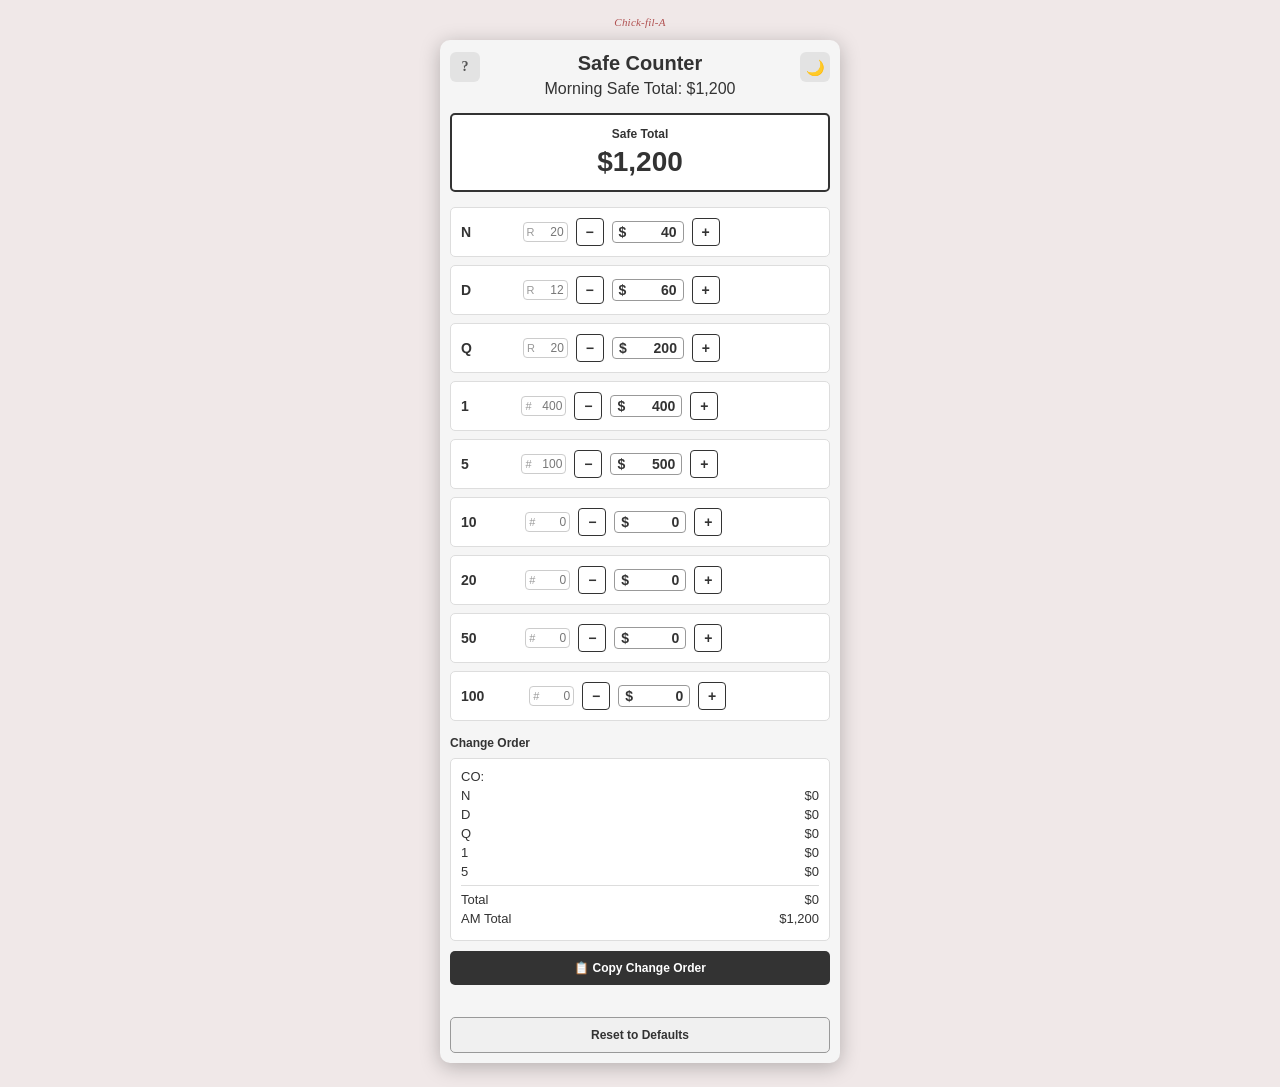
==== commit 2cc6e149: "Fix sliding tutorial highlight" ====
--- a/index.html
+++ b/index.html
@@ -61,8 +61,47 @@
             --toggle-color: #aaa;
         }
 
-        body { font-family: Arial, sans-serif; background: var(--bg); color: var(--text); padding: 10px; transition: background 0.2s, color 0.2s; }
-        .container { max-width: 400px; margin: 0 auto; }
+        body {
+            font-family: Arial, sans-serif;
+            background: var(--bg);
+            color: var(--text);
+            padding: 0;
+            min-height: 100vh;
+            transition: background 0.2s, color 0.2s;
+        }
+
+        /* Chick-fil-A themed page background — subtle */
+        .cfa-bg {
+            min-height: 100vh;
+            background-color: #f0e8e8;
+            padding: 16px 10px 24px;
+        }
+        body.dark .cfa-bg {
+            background-color: #221818;
+        }
+
+        /* Branded top banner */
+        .cfa-banner {
+            text-align: center;
+            margin-bottom: 12px;
+        }
+        .cfa-wordmark {
+            font-family: Georgia, 'Times New Roman', serif;
+            font-size: 11px;
+            font-style: italic;
+            color: #b05050;
+            letter-spacing: 0.02em;
+        }
+        body.dark .cfa-wordmark { color: #9a5555; }
+
+        .container {
+            max-width: 400px;
+            margin: 0 auto;
+            background: var(--bg);
+            border-radius: 10px;
+            padding: 12px 10px 10px;
+            box-shadow: 0 4px 20px rgba(0,0,0,0.25);
+        }
 
         /* Header with theme toggle */
         .header { text-align: center; margin-bottom: 15px; position: relative; }
@@ -219,6 +258,10 @@
     </style>
 </head>
 <body>
+    <div class="cfa-bg">
+        <div class="cfa-banner">
+            <div class="cfa-wordmark">Chick-fil-A</div>
+        </div>
     <div class="container">
         <div class="header">
             <button class="help-btn" id="helpBtn" title="How to use">?</button>
@@ -862,6 +905,8 @@
         function tutStart() {
             tutActive = true;
             tutStep = 0;
+            document.body.style.overflow = 'hidden';
+            document.documentElement.style.overflow = 'hidden';
             scrim.classList.add('active');
             spotlight.classList.add('active');
             popover.classList.add('active');
@@ -871,6 +916,8 @@
         function tutEnd() {
             tutHideFakeChange();
             tutActive = false;
+            document.body.style.overflow = '';
+            document.documentElement.style.overflow = '';
             scrim.classList.remove('active');
             spotlight.classList.remove('active');
             popover.classList.remove('active');
@@ -903,12 +950,37 @@
             localStorage.setItem('safeCounterTheme', isDark ? 'dark' : 'light');
         });
 
-        // Register service worker for PWA functionality
+        // Register service worker and auto-reload when a new version activates
         if ('serviceWorker' in navigator) {
-            navigator.serviceWorker.register('/safecounter.github.oi/sw.js').catch(err => {
-                console.log('Service Worker registration failed:', err);
+            navigator.serviceWorker.register('/safecounter.github.oi/sw.js')
+                .then(reg => {
+                    // Check for an update every time the page loads
+                    reg.update();
+
+                    // If a new SW is already waiting when we load, activate it now
+                    if (reg.waiting) {
+                        reg.waiting.postMessage('skipWaiting');
+                    }
+
+                    // When a new SW finishes installing and moves to "waiting", activate it
+                    reg.addEventListener('updatefound', () => {
+                        const newWorker = reg.installing;
+                        newWorker.addEventListener('statechange', () => {
+                            if (newWorker.state === 'installed' && navigator.serviceWorker.controller) {
+                                newWorker.postMessage('skipWaiting');
+                            }
+                        });
+                    });
+                })
+                .catch(err => console.log('Service Worker registration failed:', err));
+
+            // Reload once the new SW takes control
+            let refreshing = false;
+            navigator.serviceWorker.addEventListener('controllerchange', () => {
+                if (!refreshing) { refreshing = true; location.reload(); }
             });
         }
     </script>
+    </div>
 </body>
 </html>
